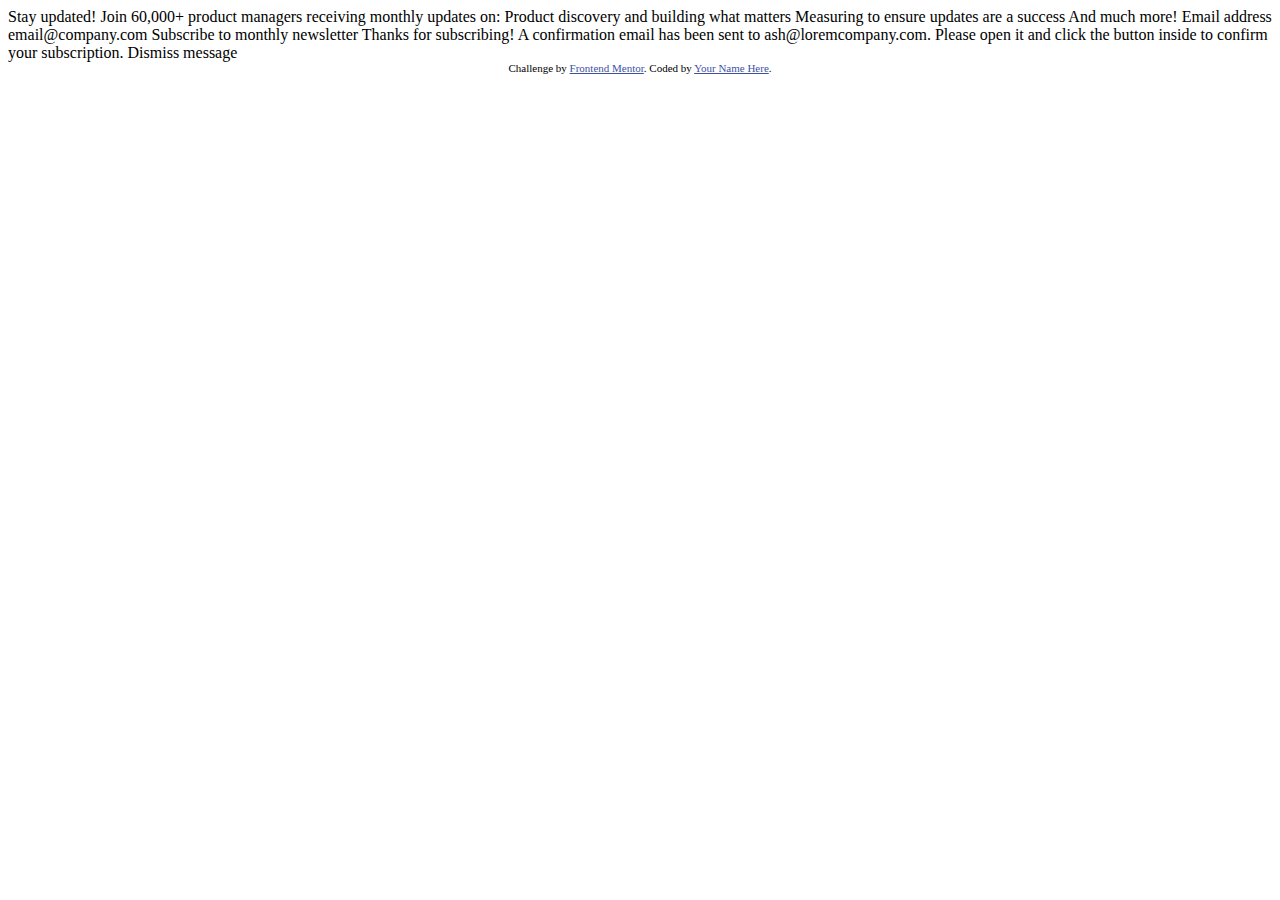
==== index.html @ fc2e6618 "Initial commit" ====
<!DOCTYPE html>
<html lang="en">
<head>
  <meta charset="UTF-8">
  <meta name="viewport" content="width=device-width, initial-scale=1.0"> <!-- displays site properly based on user's device -->

  <link rel="icon" type="image/png" sizes="32x32" href="./assets/images/favicon-32x32.png">
  
  <title>Frontend Mentor | Newsletter sign-up form with success message</title>

  <!-- Feel free to remove these styles or customise in your own stylesheet 👍 -->
  <style>
    .attribution { font-size: 11px; text-align: center; }
    .attribution a { color: hsl(228, 45%, 44%); }
  </style>
</head>
<body>

  <!-- Sign-up form start -->

  Stay updated!

  Join 60,000+ product managers receiving monthly updates on:

  Product discovery and building what matters
  Measuring to ensure updates are a success
  And much more!

  Email address
  email@company.com

  Subscribe to monthly newsletter

  <!-- Sign-up form end -->

  <!-- Success message start -->

  Thanks for subscribing!

  A confirmation email has been sent to ash@loremcompany.com. 
  Please open it and click the button inside to confirm your subscription.

  Dismiss message

  <!-- Success message end -->
  
  <div class="attribution">
    Challenge by <a href="https://www.frontendmentor.io?ref=challenge" target="_blank">Frontend Mentor</a>. 
    Coded by <a href="#">Your Name Here</a>.
  </div>
</body>
</html>
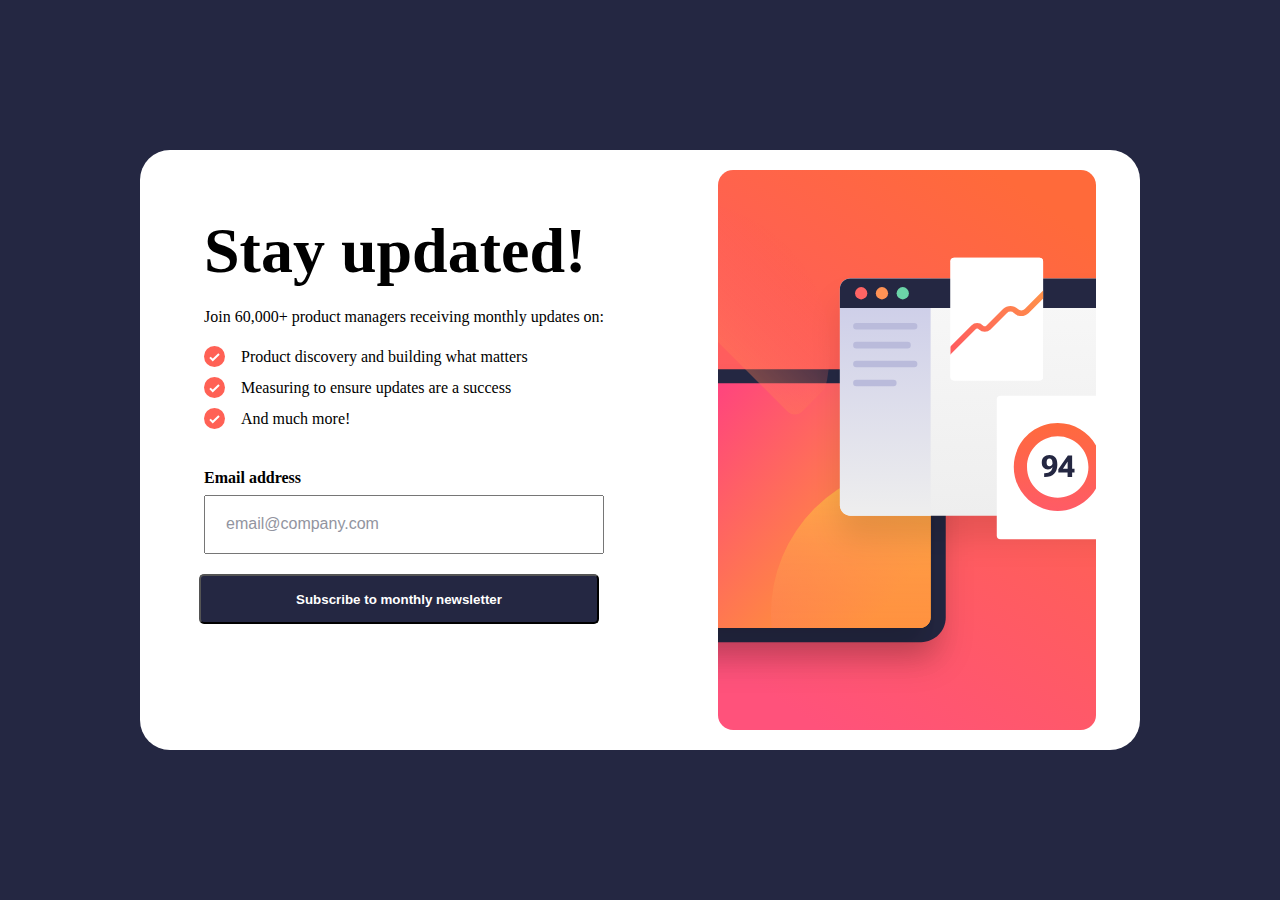
==== commit 8bb413ad: "updated page" ====
--- a/index.html
+++ b/index.html
@@ -2,51 +2,42 @@
 <html lang="en">
 <head>
   <meta charset="UTF-8">
-  <meta name="viewport" content="width=device-width, initial-scale=1.0"> <!-- displays site properly based on user's device -->
-
-  <link rel="icon" type="image/png" sizes="32x32" href="./assets/images/favicon-32x32.png">
-  
-  <title>Frontend Mentor | Newsletter sign-up form with success message</title>
-
-  <!-- Feel free to remove these styles or customise in your own stylesheet 👍 -->
-  <style>
-    .attribution { font-size: 11px; text-align: center; }
-    .attribution a { color: hsl(228, 45%, 44%); }
-  </style>
+  <meta name="viewport" content="width=device-width, initial-scale=1.0">
+  <link rel="stylesheet" href="main.css" />
+  <title>Challenge 1</title>
 </head>
 <body>
+  <header id="main-header">
+    <div class="container">
+    <div id="header-content"> <h1> Stay updated!</h1>
+    <p class="lead-text">Join 60,000+ product managers receiving monthly updates on:</p>
+  <div>
+    <ul>
+      <li><img src="newsletter-sign-up-with-success-message-main/assets/images/icon-list.svg">Product discovery and building what matters</li>
+     
+      <li><img src="newsletter-sign-up-with-success-message-main/assets/images/icon-list.svg">Measuring to ensure updates are a success</li>
+      
+      <li><img src="newsletter-sign-up-with-success-message-main/assets/images/icon-list.svg">And much more!</li>
+    </ul>
+  </div>
+    
+      <form action="" method="get" class="email-form">
+        <div class="form-example">
+          <label class="email-text" for="email">Email address</label><br>
+          <input type="email" name="email" id="email" placeholder="email@company.com">
+        </div>
+      </form>
+    
 
-  <!-- Sign-up form start -->
+      
 
-  Stay updated!
-
-  Join 60,000+ product managers receiving monthly updates on:
-
-  Product discovery and building what matters
-  Measuring to ensure updates are a success
-  And much more!
-
-  Email address
-  email@company.com
-
-  Subscribe to monthly newsletter
-
-  <!-- Sign-up form end -->
-
-  <!-- Success message start -->
-
-  Thanks for subscribing!
-
-  A confirmation email has been sent to ash@loremcompany.com. 
-  Please open it and click the button inside to confirm your subscription.
-
-  Dismiss message
-
-  <!-- Success message end -->
+      <button type="submit" class="btn-dark">Subscribe to monthly newsletter</button>
+    
   
-  <div class="attribution">
-    Challenge by <a href="https://www.frontendmentor.io?ref=challenge" target="_blank">Frontend Mentor</a>. 
-    Coded by <a href="#">Your Name Here</a>.
+ 
   </div>
+  <img class="home-image" src="newsletter-sign-up-with-success-message-main/assets/images/illustration-sign-up-desktop.svg" alt="Illustration for you to sign up">
+</div>
+  </header>
 </body>
 </html>--- a/main.css
+++ b/main.css
@@ -0,0 +1,102 @@
+:root {
+  --website-width: 1440px;
+  --background-color: hsl(234, 29%, 20%);
+  --primary-color: hsl(4, 100%, 67%);
+  --dark-color: hsl(234, 29%, 20%);
+  --medium-color: hsl(231, 7%, 60%);
+  --light-color: hsl(0, 0%, 100%);
+}
+
+*{
+  margin: 0;
+  padding: 0;
+  box-sizing: border-box;
+}
+
+
+p {
+  font-size: 1rem;
+}
+#main-header{
+  display: flex;
+  height: 100vh;
+  background-color: var(--background-color);
+  justify-content: center;
+  align-items: center;
+ 
+}
+
+.container{
+  display: flex;
+  width: 1000px;
+  height: 600px;
+  background-color: var(--light-color);
+  border-radius: 30px;
+ }
+
+
+#header-content {
+  
+  padding: 2rem;
+  margin: 2rem;
+}
+
+h1{
+  font-size: 4rem;
+  margin-bottom: 20px;
+}
+
+.lead-text{
+  margin-bottom: 20px;
+}
+li {
+  display: flex;
+  align-items: center;
+  list-style: none;
+  margin-bottom: 10px;
+  
+}
+li > img {
+  padding-right: 1rem; 
+}
+
+.btn-dark {
+  display: block;
+  background-color: var(--background-color);
+  color: var(--light-color);
+  padding: 0.5rem;
+  border-radius: 5px;
+  margin: 20px -5px;
+  width: 100%;
+  height: 50px;
+  margin-right: 10px;
+  text-align: center;
+  padding: 0.8rem;
+  text-decoration: none;
+  font-weight: bold;
+ 
+}
+
+.email-text{
+  display: block;
+  padding-top:10px;
+  margin-top: 30px;
+  margin-bottom: -10px;
+  font-weight: bold;
+  font-size: 1rem;
+}
+
+.email-form input[type="email"] {
+  width: 100%;
+  padding: 20px;
+}
+
+.email-form input::placeholder {
+  font-size: 1rem;
+  color: var(--medium-color);
+}
+.home-image{
+  margin-left: 50px;
+  height: 580px;
+  padding-top: 20px;
+}